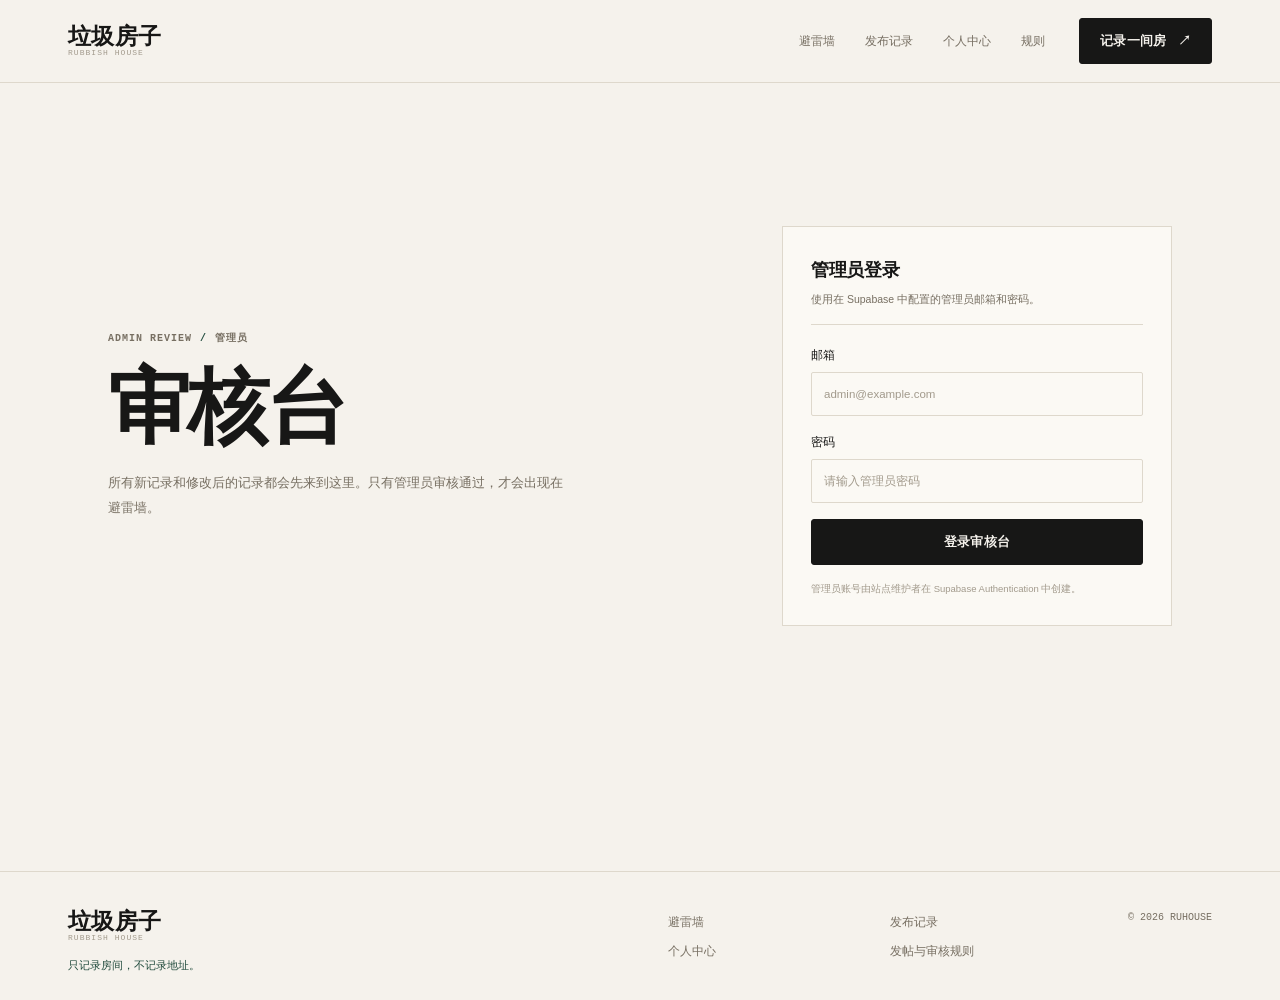
==== admin.html @ 0575cf6c "Add Rubbish House site" ====
<!doctype html>
<html lang="zh-CN">
<head>
  <meta charset="UTF-8">
  <meta name="viewport" content="width=device-width, initial-scale=1.0">
  <meta name="theme-color" content="#f5f2ec">
  <meta name="robots" content="noindex">
  <meta name="description" content="Rubbish House 管理员审核台。">
  <title>管理员审核台｜垃圾房子</title>
  <link rel="icon" type="image/svg+xml" href="assets/favicon.svg">
  <link rel="stylesheet" href="styles.css">
</head>
<body data-page="admin">
  <div data-site-header></div>

  <main class="page shell admin-page">
    <section class="admin-auth" id="adminAuth">
      <div class="admin-auth__intro">
        <p class="eyebrow">ADMIN REVIEW <span>/</span> 管理员</p>
        <h1>审核台</h1>
        <p>所有新记录和修改后的记录都会先来到这里。只有管理员审核通过，才会出现在避雷墙。</p>
      </div>
      <form class="admin-login" id="adminLogin" novalidate>
        <div class="admin-login__head">
          <h2>管理员登录</h2>
          <p>使用在 Supabase 中配置的管理员邮箱和密码。</p>
        </div>
        <label class="field">
          <span class="field__label"><span>邮箱</span></span>
          <input id="adminEmail" type="email" autocomplete="email" placeholder="admin@example.com">
        </label>
        <label class="field">
          <span class="field__label"><span>密码</span></span>
          <input id="adminPassword" type="password" autocomplete="current-password" placeholder="请输入管理员密码">
        </label>
        <p class="form-hint form-hint--error" id="adminLoginError" hidden></p>
        <button class="btn btn--primary btn--full" id="adminLoginButton" type="submit">登录审核台</button>
        <p class="admin-login__note">管理员账号由站点维护者在 Supabase Authentication 中创建。</p>
      </form>
    </section>

    <section class="admin-dashboard" id="adminDashboard" hidden>
      <header class="admin-heading">
        <div>
          <p class="eyebrow">REVIEW DESK <span>/</span> 管理后台</p>
          <h1>审核台</h1>
        </div>
        <div class="admin-identity">
          <span id="adminEmailLabel">—</span>
          <button class="text-button" type="button" id="adminLogout">退出</button>
        </div>
      </header>

      <div class="admin-stats">
        <article class="stat-card">
          <span>待审核</span>
          <strong data-stat="pending">0</strong>
        </article>
        <article class="stat-card">
          <span>已通过</span>
          <strong data-stat="approved">0</strong>
        </article>
        <article class="stat-card">
          <span>未通过</span>
          <strong data-stat="rejected">0</strong>
        </article>
      </div>

      <div class="admin-toolbar">
        <div class="tabs" role="tablist" aria-label="筛选审核状态">
          <button class="tab is-active" type="button" role="tab" aria-selected="true" data-admin-filter="pending">待审核</button>
          <button class="tab" type="button" role="tab" aria-selected="false" data-admin-filter="approved">已通过</button>
          <button class="tab" type="button" role="tab" aria-selected="false" data-admin-filter="rejected">未通过</button>
          <button class="tab" type="button" role="tab" aria-selected="false" data-admin-filter="all">全部</button>
        </div>
        <button class="text-button" type="button" id="adminRefresh">刷新</button>
      </div>

      <div class="admin-state" id="adminState" aria-live="polite">
        <span class="loader" aria-hidden="true"></span>
        <span>正在读取审核队列</span>
      </div>
      <div class="review-list" id="adminList"></div>
    </section>
  </main>

  <dialog class="dialog" id="rejectDialog" aria-labelledby="rejectTitle">
    <form class="dialog__panel" id="rejectForm">
      <div class="dialog__head">
        <div>
          <p class="eyebrow">REJECT <span>/</span> 审核说明</p>
          <h2 id="rejectTitle">不通过这条记录</h2>
        </div>
        <button class="icon-button" type="button" data-close-reject aria-label="关闭">×</button>
      </div>
      <p class="dialog__intro" id="rejectPostTitle"></p>
      <label class="field">
        <span class="field__label"><span>给发布者的说明 <b>必填</b></span><small>2—200 字</small></span>
        <textarea id="rejectNote" rows="5" maxlength="200" placeholder="请说明需要修改或删除的内容，例如：照片里出现了门牌号，请裁掉后重新提交。"></textarea>
      </label>
      <p class="form-hint form-hint--error" id="rejectError" hidden></p>
      <div class="dialog__actions">
        <button class="btn btn--outline" type="button" data-close-reject>取消</button>
        <button class="btn btn--danger" type="submit" id="rejectConfirm">确认不通过</button>
      </div>
    </form>
  </dialog>

  <div data-site-footer></div>

  <script src="config.js"></script>
  <script src="assets/vendor/supabase.js"></script>
  <script type="module" src="js/admin.js"></script>
</body>
</html>
---- styles.css ----
/* =========================================================
   Rubbish House — quiet editorial system
   ========================================================= */

:root {
  --paper: #f5f2ec;
  --paper-deep: #ece7de;
  --surface: #fbf9f4;
  --surface-strong: #ffffff;
  --ink: #171716;
  --ink-soft: #403d37;
  --muted: #776f62;
  --faint: #a29a8c;
  --line: #ded8cc;
  --line-strong: #bdb4a5;
  --pine: #214b3d;
  --pine-deep: #173a2f;
  --pine-soft: #e7eee8;
  --amber: #7b5d22;
  --amber-soft: #f3ecd9;
  --rust: #9a3d2b;
  --rust-soft: #f6e7e1;
  --font-display: "STZhongsong", "Songti SC", "Noto Serif SC", "Source Han Serif SC", "SimSun", serif;
  --font-sans: "Noto Sans SC", "PingFang SC", "Microsoft YaHei", "Hiragino Sans GB", sans-serif;
  --font-mono: "SFMono-Regular", Consolas, "Liberation Mono", monospace;
  --max: 1240px;
  --gutter: clamp(20px, 4vw, 48px);
  --radius: 3px;
}

*,
*::before,
*::after {
  box-sizing: border-box;
}

html {
  scroll-behavior: smooth;
  scroll-padding-top: 110px;
}

body {
  margin: 0;
  background: var(--paper);
  color: var(--ink);
  font-family: var(--font-sans);
  font-size: 15px;
  line-height: 1.75;
  -webkit-font-smoothing: antialiased;
  text-rendering: optimizeLegibility;
}

body::selection {
  background: var(--pine);
  color: var(--paper);
}

h1,
h2,
h3,
h4,
p,
figure {
  margin: 0;
}

h1,
h2,
h3 {
  font-family: var(--font-display);
  font-weight: 600;
  letter-spacing: -0.035em;
}

a {
  color: inherit;
  text-decoration: none;
}

button,
input,
textarea,
select {
  font: inherit;
  color: inherit;
}

button {
  cursor: pointer;
}

button:disabled {
  cursor: not-allowed;
}

img {
  display: block;
  max-width: 100%;
}

[hidden] {
  display: none !important;
}

:focus-visible {
  outline: 2px solid var(--pine);
  outline-offset: 3px;
}

::selection {
  background: var(--pine);
  color: var(--paper);
}

.shell {
  width: 100%;
  max-width: var(--max);
  margin: 0 auto;
  padding-right: var(--gutter);
  padding-left: var(--gutter);
}

.page {
  padding-top: clamp(44px, 5vw, 72px);
  padding-bottom: clamp(76px, 8vw, 120px);
}

.eyebrow {
  display: flex;
  flex-wrap: wrap;
  align-items: center;
  gap: 8px;
  color: var(--muted);
  font-family: var(--font-mono);
  font-size: 9px;
  font-weight: 600;
  letter-spacing: 0.12em;
  line-height: 1.5;
  text-transform: uppercase;
}

.eyebrow span {
  color: var(--line-strong);
}

.muted-text {
  color: var(--muted);
}

.dot {
  display: inline-block;
  width: 6px;
  height: 6px;
  border-radius: 50%;
  background: var(--pine);
}

/* ---------------------------------------------------------
   Header
   --------------------------------------------------------- */

.site-header {
  position: sticky;
  top: 0;
  z-index: 50;
  border-bottom: 1px solid var(--line);
  background: rgba(245, 242, 236, 0.94);
  -webkit-backdrop-filter: blur(14px);
  backdrop-filter: blur(14px);
}

.header-inner {
  display: flex;
  min-height: 82px;
  align-items: center;
  gap: 34px;
}

.brand {
  display: inline-flex;
  flex: 0 0 auto;
  flex-direction: column;
  gap: 1px;
  line-height: 1;
}

.brand-cn {
  font-family: var(--font-display);
  font-size: 23px;
  font-weight: 600;
  letter-spacing: 0.02em;
}

.brand-en {
  color: var(--faint);
  font-family: var(--font-mono);
  font-size: 7px;
  font-weight: 500;
  letter-spacing: 0.13em;
}

.site-nav {
  display: flex;
  align-items: center;
  gap: 30px;
  margin-left: auto;
}

.nav-link {
  position: relative;
  padding: 10px 0;
  color: var(--muted);
  font-size: 12px;
  font-weight: 500;
  line-height: 1;
  transition: color 0.2s ease;
}

.nav-link::after {
  content: "";
  position: absolute;
  right: 0;
  bottom: 1px;
  left: 0;
  height: 1px;
  background: var(--pine);
  transform: scaleX(0);
  transform-origin: left;
  transition: transform 0.2s ease;
}

.nav-link:hover,
.nav-link.is-active {
  color: var(--ink);
}

.nav-link:hover::after,
.nav-link.is-active::after {
  transform: scaleX(1);
}

.header-action {
  min-height: 39px;
  padding: 0 15px;
  gap: 8px;
  border-radius: 2px;
  font-size: 11.5px;
}

/* ---------------------------------------------------------
   Buttons + links
   --------------------------------------------------------- */

.btn {
  display: inline-flex;
  min-height: 46px;
  align-items: center;
  justify-content: center;
  gap: 12px;
  padding: 0 20px;
  border: 1px solid var(--ink);
  border-radius: var(--radius);
  background: transparent;
  color: var(--ink);
  font-family: var(--font-sans);
  font-size: 12.5px;
  font-weight: 600;
  letter-spacing: 0.01em;
  line-height: 1;
  white-space: nowrap;
  transition: background-color 0.2s ease, border-color 0.2s ease, color 0.2s ease;
}

.btn:hover {
  border-color: var(--pine);
  background: var(--pine);
  color: var(--paper);
}

.btn--primary {
  border-color: var(--ink);
  background: var(--ink);
  color: var(--paper);
}

.btn--primary:hover {
  border-color: var(--pine);
  background: var(--pine);
}

.btn--outline {
  border-color: var(--line-strong);
  background: transparent;
}

.btn--outline:hover {
  border-color: var(--ink);
  background: var(--ink);
  color: var(--paper);
}

.btn--danger {
  border-color: var(--rust);
  background: var(--rust);
  color: #fff;
}

.btn--danger:hover {
  border-color: #80301f;
  background: #80301f;
}

.btn--small {
  min-height: 35px;
  padding: 0 14px;
  font-size: 11px;
}

.btn--full {
  width: 100%;
}

.btn:disabled {
  opacity: 0.42;
}

.text-link {
  display: inline-flex;
  align-items: center;
  gap: 9px;
  padding-bottom: 3px;
  border-bottom: 1px solid var(--ink);
  color: var(--ink);
  font-size: 12px;
  font-weight: 500;
  line-height: 1.5;
  transition: gap 0.2s ease, border-color 0.2s ease, color 0.2s ease;
}

.text-link:hover {
  gap: 13px;
  border-color: var(--pine);
  color: var(--pine);
}

.text-button {
  padding: 0;
  border: 0;
  background: transparent;
  color: var(--muted);
  font-size: 11.5px;
  line-height: 1.5;
  text-decoration: underline;
  text-underline-offset: 4px;
  transition: color 0.2s ease;
}

.text-button:hover {
  color: var(--ink);
}

.icon-button {
  display: grid;
  width: 36px;
  height: 36px;
  place-items: center;
  padding: 0;
  border: 1px solid var(--line);
  border-radius: 50%;
  background: transparent;
  color: var(--ink);
  font-size: 10px;
  line-height: 1;
}

.icon-button:hover {
  border-color: var(--ink);
  background: var(--ink);
  color: var(--paper);
}

/* ---------------------------------------------------------
   Shared page heading
   --------------------------------------------------------- */

.page-heading {
  display: grid;
  grid-template-columns: minmax(0, 1fr) 300px;
  gap: clamp(36px, 7vw, 100px);
  align-items: end;
  padding-bottom: 38px;
  border-bottom: 1px solid var(--line);
}

.page-heading h1 {
  margin: 18px 0 20px;
  font-size: clamp(46px, 6vw, 76px);
  line-height: 1.08;
  letter-spacing: -0.045em;
}

.page-intro {
  max-width: 570px;
  color: var(--muted);
  font-size: 13.5px;
  line-height: 1.95;
}

.page-side-note {
  padding: 4px 0 4px 20px;
  border-left: 1px solid var(--line-strong);
}

.page-side-note > p {
  margin-bottom: 8px;
  color: var(--faint);
  font-family: var(--font-mono);
  font-size: 9px;
  letter-spacing: 0.08em;
}

.page-side-note strong {
  display: block;
  margin-bottom: 16px;
  color: var(--ink);
  font-size: 12.5px;
  font-weight: 500;
  line-height: 1.7;
}

.page-side-note .text-link {
  font-size: 11px;
}

.back-link {
  display: inline-flex;
  align-items: center;
  gap: 8px;
  margin-bottom: 40px;
  color: var(--muted);
  font-size: 11.5px;
  transition: color 0.2s ease;
}

.back-link:hover {
  color: var(--ink);
}

/* ---------------------------------------------------------
   Home
   --------------------------------------------------------- */

.home-hero {
  display: grid;
  min-height: calc(100vh - 83px - 210px);
  grid-template-columns: minmax(0, 1.25fr) minmax(280px, 0.55fr);
  align-items: center;
  gap: clamp(40px, 7vw, 100px);
  padding-top: clamp(44px, 6vw, 78px);
  padding-bottom: clamp(44px, 6vw, 70px);
}

.hero-copy {
  min-width: 0;
  max-width: 820px;
}

.hero-title {
  max-width: 700px;
  margin: 24px 0 28px;
  font-size: clamp(56px, 6.8vw, 92px);
  font-weight: 600;
  letter-spacing: -0.06em;
  line-height: 1.14;
}

.hero-title em {
  color: var(--pine);
  font-style: normal;
}

.hero-intro {
  max-width: 520px;
  color: var(--muted);
  font-size: 14.5px;
  line-height: 2;
}

.hero-actions {
  display: flex;
  flex-wrap: wrap;
  align-items: center;
  gap: 28px;
  margin-top: 34px;
}

.hero-proof {
  display: flex;
  align-items: center;
  gap: 9px;
  margin-top: 30px;
  color: var(--faint);
  font-family: var(--font-mono);
  font-size: 9px;
  letter-spacing: 0.03em;
}

.hero-figure {
  width: 100%;
  max-width: 500px;
  justify-self: end;
}

.hero-image {
  overflow: hidden;
  aspect-ratio: 4 / 4.7;
  border: 1px solid var(--line-strong);
  background: var(--paper-deep);
}

.hero-image img {
  width: 100%;
  height: 100%;
  object-fit: cover;
  object-position: 35% center;
  filter: saturate(0.68) contrast(1.02) brightness(1.04);
}

.hero-figure figcaption {
  display: flex;
  justify-content: space-between;
  gap: 20px;
  padding-top: 13px;
  color: var(--faint);
  font-family: var(--font-mono);
  font-size: 7.5px;
  letter-spacing: 0.02em;
  line-height: 1.6;
}

.principles {
  display: grid;
  grid-template-columns: repeat(3, minmax(0, 1fr));
  gap: clamp(28px, 5vw, 70px);
  padding-top: 50px;
  padding-bottom: 58px;
  border-top: 1px solid var(--line);
}

.principle {
  padding-top: 16px;
  border-top: 1px solid var(--ink);
}

.principle-number {
  display: block;
  margin-bottom: 22px;
  color: var(--pine);
  font-family: var(--font-mono);
  font-size: 9px;
  letter-spacing: 0.08em;
}

.principle h2 {
  margin-bottom: 10px;
  font-size: 22px;
  font-weight: 600;
}

.principle p {
  max-width: 320px;
  color: var(--muted);
  font-size: 12px;
  line-height: 1.9;
}

.home-note {
  display: flex;
  flex-wrap: wrap;
  align-items: center;
  gap: 14px 22px;
  padding-top: 20px;
  padding-bottom: 22px;
  border-top: 1px solid var(--line);
}

.home-note p {
  color: var(--faint);
  font-family: var(--font-mono);
  font-size: 9px;
  letter-spacing: 0.08em;
}

.home-note strong {
  color: var(--ink);
  font-size: 12px;
  font-weight: 500;
}

.home-note .text-link {
  margin-left: auto;
  font-size: 10.5px;
}

/* ---------------------------------------------------------
   Wall
   --------------------------------------------------------- */

.page-heading--wall {
  grid-template-columns: minmax(0, 1fr) 270px;
}

.wall-section {
  margin-top: 24px;
}

.wall-toolbar {
  display: flex;
  align-items: center;
  justify-content: space-between;
  gap: 20px;
  padding: 12px 0 14px;
  border-bottom: 1px solid var(--line);
}

.tabs {
  display: flex;
  flex-wrap: wrap;
  align-items: center;
  gap: 24px;
}

.tab {
  display: inline-flex;
  align-items: baseline;
  gap: 7px;
  padding: 4px 0;
  border: 0;
  border-bottom: 1px solid transparent;
  background: transparent;
  color: var(--muted);
  font-size: 11.5px;
  font-weight: 500;
  line-height: 1.5;
  transition: color 0.2s ease, border-color 0.2s ease;
}

.tab span {
  color: var(--faint);
  font-family: var(--font-mono);
  font-size: 8px;
}

.tab:hover {
  color: var(--ink);
}

.tab.is-active {
  border-color: var(--ink);
  color: var(--ink);
}

.wall-count {
  color: var(--faint);
  font-family: var(--font-mono);
  font-size: 9px;
  letter-spacing: 0.02em;
  white-space: nowrap;
}

.post-grid {
  display: grid;
  grid-template-columns: repeat(3, minmax(0, 1fr));
  gap: 28px 24px;
  margin-top: 30px;
}

.post-card {
  display: flex;
  min-width: 0;
  flex-direction: column;
  overflow: hidden;
  border: 1px solid var(--line);
  border-radius: var(--radius);
  background: var(--surface);
  transition: border-color 0.25s ease, transform 0.25s ease;
}

.post-card:hover {
  border-color: var(--ink);
  transform: translateY(-2px);
}

.post-card__image {
  overflow: hidden;
  aspect-ratio: 4 / 3;
  border-bottom: 1px solid var(--line);
  background: var(--paper-deep);
}

.post-card__image img {
  width: 100%;
  height: 100%;
  object-fit: cover;
  filter: saturate(0.82) contrast(1.02);
  transition: transform 0.65s cubic-bezier(0.2, 0.8, 0.2, 1);
}

.post-card:hover .post-card__image img {
  transform: scale(1.025);
}

.post-card__body {
  display: flex;
  flex: 1;
  flex-direction: column;
  padding: 17px 17px 15px;
}

.post-card__meta {
  display: flex;
  align-items: center;
  justify-content: space-between;
  gap: 12px;
  color: var(--faint);
  font-family: var(--font-mono);
  font-size: 7.5px;
  letter-spacing: 0.02em;
  line-height: 1.5;
}

.post-card__title {
  margin: 12px 0 8px;
  font-size: clamp(19px, 1.8vw, 23px);
  line-height: 1.35;
  letter-spacing: -0.035em;
}

.post-card__summary {
  display: -webkit-box;
  overflow: hidden;
  margin-bottom: 15px;
  color: var(--muted);
  font-size: 11.5px;
  line-height: 1.8;
  -webkit-box-orient: vertical;
  -webkit-line-clamp: 3;
}

.tag-list {
  display: flex;
  flex-wrap: wrap;
  gap: 5px;
}

.tag {
  display: inline-block;
  padding: 3px 7px;
  border: 1px solid var(--line);
  border-radius: 20px;
  color: var(--muted);
  font-size: 8.5px;
  line-height: 1.5;
  white-space: nowrap;
}

.post-card__footer {
  display: flex;
  align-items: center;
  gap: 14px;
  margin-top: auto;
  padding-top: 13px;
  border-top: 1px solid var(--line);
  color: var(--faint);
  font-family: var(--font-mono);
  font-size: 8px;
}

.post-card__arrow {
  margin-left: auto;
  color: var(--ink);
  font-size: 12px;
}

.pagination {
  display: flex;
  flex-wrap: wrap;
  align-items: center;
  justify-content: center;
  gap: 6px;
  margin-top: 44px;
  padding-top: 22px;
  border-top: 1px solid var(--line);
}

.page-button {
  min-width: 32px;
  height: 32px;
  padding: 0 9px;
  border: 1px solid transparent;
  border-radius: 2px;
  background: transparent;
  color: var(--muted);
  font-family: var(--font-mono);
  font-size: 9px;
}

.page-button:hover {
  border-color: var(--line-strong);
  color: var(--ink);
}

.page-button.is-current {
  border-color: var(--ink);
  color: var(--ink);
}

.page-button:disabled {
  opacity: 0.3;
}

/* ---------------------------------------------------------
   Loading / empty / error
   --------------------------------------------------------- */

.loader {
  display: inline-block;
  width: 18px;
  height: 18px;
  border: 1px solid var(--line-strong);
  border-top-color: var(--pine);
  border-radius: 50%;
  animation: spin 0.8s linear infinite;
}

.wall-state,
.member-state,
.admin-state,
.submit-state,
.article-state {
  display: flex;
  min-height: 180px;
  align-items: center;
  justify-content: center;
  gap: 10px;
  color: var(--muted);
  font-size: 11.5px;
  text-align: center;
}

.empty-state {
  display: flex;
  min-height: 340px;
  flex-direction: column;
  align-items: center;
  justify-content: center;
  gap: 12px;
  padding: 50px 24px;
  border: 1px solid var(--line);
  border-radius: var(--radius);
  background: rgba(251, 249, 244, 0.55);
  text-align: center;
}

.empty-state h2 {
  margin-top: 8px;
  font-size: clamp(28px, 3.4vw, 40px);
  line-height: 1.25;
}

.empty-state p:not(.eyebrow) {
  max-width: 420px;
  color: var(--muted);
  font-size: 12px;
}

.empty-state .btn {
  margin-top: 14px;
}

.empty-state--compact {
  min-height: 260px;
}

.page-error {
  display: flex;
  max-width: 560px;
  flex-direction: column;
  align-items: flex-start;
  gap: 13px;
  margin: 60px auto;
  padding: 32px;
  border: 1px solid var(--line);
  background: var(--surface);
}

.page-error h1,
.page-error h2 {
  font-size: clamp(28px, 3.5vw, 40px);
  line-height: 1.3;
}

.page-error p:not(.eyebrow) {
  color: var(--muted);
  font-size: 12.5px;
}

.page-error .btn {
  margin-top: 8px;
}

.page-error--quiet {
  margin: 0;
}

.error-actions {
  display: flex;
  flex-wrap: wrap;
  align-items: center;
  gap: 22px;
  margin-top: 8px;
}

.status {
  display: inline-flex;
  align-items: center;
  gap: 5px;
  padding: 3px 7px;
  border: 1px solid currentColor;
  border-radius: 20px;
  font-family: var(--font-sans);
  font-size: 8.5px;
  font-weight: 500;
  line-height: 1.5;
  white-space: nowrap;
}

.status i {
  display: inline-block;
  width: 4px;
  height: 4px;
  border-radius: 50%;
  background: currentColor;
}

.status--pending {
  color: var(--amber);
  background: var(--amber-soft);
  border-color: #dfcfaa;
}

.status--approved {
  color: var(--pine);
  background: var(--pine-soft);
  border-color: #c5d5c8;
}

.status--rejected {
  color: var(--rust);
  background: var(--rust-soft);
  border-color: #e0c1b8;
}

/* ---------------------------------------------------------
   Article
   --------------------------------------------------------- */

.article-page {
  max-width: 1140px;
}

.article-state {
  min-height: 300px;
}

.article-header {
  max-width: 830px;
  margin-bottom: 36px;
}

.article-kicker {
  display: flex;
  align-items: center;
  gap: 16px;
  margin-bottom: 20px;
}

.article-number {
  color: var(--faint);
  font-family: var(--font-mono);
  font-size: 8px;
  letter-spacing: 0.06em;
}

.article-header h1 {
  margin: 0 0 18px;
  font-size: clamp(38px, 5.2vw, 64px);
  line-height: 1.16;
  letter-spacing: -0.05em;
}

.article-meta {
  display: flex;
  flex-wrap: wrap;
  gap: 8px 20px;
  color: var(--faint);
  font-family: var(--font-mono);
  font-size: 8px;
  letter-spacing: 0.01em;
}

.article-layout {
  display: grid;
  grid-template-columns: minmax(0, 1fr) 276px;
  align-items: start;
  gap: clamp(36px, 6vw, 74px);
}

.article-content {
  min-width: 0;
}

.article-figure {
  margin-bottom: 34px;
}

.article-main-image {
  overflow: hidden;
  aspect-ratio: 3 / 2;
  border: 1px solid var(--line-strong);
  background: var(--paper-deep);
}

.article-main-image img {
  width: 100%;
  height: 100%;
  object-fit: cover;
  filter: saturate(0.8) contrast(1.02);
}

.article-thumbs {
  display: flex;
  gap: 7px;
  margin-top: 7px;
}

.article-thumb {
  width: 58px;
  height: 46px;
  overflow: hidden;
  padding: 0;
  border: 1px solid var(--line);
  border-radius: 1px;
  background: var(--paper-deep);
  opacity: 0.6;
}

.article-thumb.is-active {
  border-color: var(--ink);
  opacity: 1;
}

.article-thumb:hover {
  opacity: 1;
}

.article-thumb img {
  width: 100%;
  height: 100%;
  object-fit: cover;
}

.article-figure figcaption {
  margin-top: 10px;
  color: var(--faint);
  font-family: var(--font-mono);
  font-size: 7.5px;
  letter-spacing: 0.03em;
}

.article-copy {
  margin: 28px 0;
  color: var(--ink-soft);
  font-size: 15px;
  line-height: 2.1;
}

.article-copy + .tag-list {
  margin-bottom: 26px;
}

.article-aside {
  position: sticky;
  top: 110px;
}

.article-action-card {
  padding: 22px;
  border: 1px solid var(--line);
  background: var(--surface);
}

.article-action-card > .eyebrow {
  margin-bottom: 16px;
}

.vote-button {
  display: flex;
  width: 100%;
  align-items: center;
  gap: 9px;
  padding: 10px 12px;
  border: 1px solid var(--ink);
  border-radius: 2px;
  background: transparent;
  color: var(--ink);
  font-size: 11px;
  font-weight: 500;
  text-align: left;
  transition: background-color 0.2s ease, color 0.2s ease;
}

.vote-button:hover {
  background: var(--ink);
  color: var(--paper);
}

.vote-button.is-voted,
.vote-button:disabled {
  background: var(--pine);
  border-color: var(--pine);
  color: var(--paper);
  opacity: 1;
}

.vote-button__icon {
  font-size: 14px;
  line-height: 1;
}

.vote-button [data-vote-count] {
  margin-left: auto;
  font-family: var(--font-mono);
  font-size: 9px;
}

.article-action-row {
  display: flex;
  align-items: center;
  justify-content: space-between;
  gap: 10px;
  margin-top: 15px;
  color: var(--muted);
  font-size: 10px;
}

.article-action-row a {
  text-decoration: underline;
  text-underline-offset: 3px;
}

.article-action-card > .text-link {
  display: inline-flex;
  margin-top: 22px;
  font-size: 10.5px;
}

.aside-note {
  margin-top: 14px;
  color: var(--faint);
  font-size: 9.5px;
  line-height: 1.75;
}

.comments-section {
  margin-top: 60px;
  padding-top: 30px;
  border-top: 1px solid var(--line);
}

.comments-heading {
  display: flex;
  align-items: flex-end;
  justify-content: space-between;
  gap: 20px;
  margin-bottom: 22px;
}

.comments-heading h2 {
  margin-top: 8px;
  font-size: clamp(28px, 3.2vw, 38px);
  line-height: 1.25;
}

.comments-count {
  color: var(--faint);
  font-family: var(--font-mono);
  font-size: 8px;
  white-space: nowrap;
}

.comment-list {
  max-width: 760px;
}

.comment {
  display: grid;
  grid-template-columns: 28px minmax(0, 1fr);
  gap: 12px;
  padding: 18px 0;
  border-top: 1px solid var(--line);
}

.comment__mark {
  display: grid;
  width: 26px;
  height: 26px;
  place-items: center;
  border: 1px solid var(--line-strong);
  border-radius: 50%;
  color: var(--muted);
  font-size: 8px;
}

.comment__meta {
  display: flex;
  flex-wrap: wrap;
  align-items: baseline;
  gap: 9px;
  margin-bottom: 4px;
}

.comment__meta strong {
  font-size: 10px;
  font-weight: 500;
}

.comment__meta span {
  color: var(--faint);
  font-family: var(--font-mono);
  font-size: 7px;
}

.comment__body > p {
  color: var(--ink-soft);
  font-size: 12px;
  line-height: 1.85;
  word-break: break-word;
}

.comment-form {
  max-width: 760px;
  margin-top: 28px;
  padding: 22px;
  border: 1px solid var(--line);
  background: var(--surface);
}

.comment-form > label {
  display: block;
  margin-bottom: 9px;
  color: var(--ink);
  font-size: 11px;
  font-weight: 500;
}

.comment-form textarea {
  display: block;
  width: 100%;
  min-height: 100px;
  padding: 11px 12px;
  resize: vertical;
  border: 1px solid var(--line);
  border-radius: 2px;
  outline: none;
  background: var(--paper);
  color: var(--ink);
  font-size: 12px;
  line-height: 1.8;
}

.comment-form textarea:focus {
  border-color: var(--ink);
}

.comment-form__footer {
  display: flex;
  align-items: center;
  justify-content: space-between;
  gap: 16px;
  margin-top: 10px;
}

.char-count {
  color: var(--faint);
  font-family: var(--font-mono);
  font-size: 8px;
}

.form-hint {
  color: var(--muted);
  font-size: 10px;
  line-height: 1.7;
}

.form-hint--error {
  margin: 7px 0;
  color: var(--rust);
}

/* ---------------------------------------------------------
   Submit
   --------------------------------------------------------- */

.submit-page {
  max-width: 1180px;
}

.review-banner {
  display: flex;
  flex-wrap: wrap;
  gap: 8px 18px;
  margin-top: 26px;
  padding: 15px 18px;
  border-left: 2px solid var(--line-strong);
  background: var(--surface);
  font-size: 11px;
  line-height: 1.8;
}

.review-banner strong {
  color: var(--ink);
  font-weight: 600;
}

.review-banner span {
  color: var(--muted);
}

.review-banner--neutral,
.review-banner--pending {
  border-left-color: var(--amber);
  background: var(--amber-soft);
}

.review-banner--approved {
  border-left-color: var(--pine);
  background: var(--pine-soft);
}

.review-banner--rejected {
  border-left-color: var(--rust);
  background: var(--rust-soft);
}

.submit-state {
  min-height: 320px;
}

.editor-form {
  display: grid;
  grid-template-columns: minmax(0, 0.94fr) minmax(0, 1.06fr);
  gap: clamp(40px, 6vw, 80px);
  margin-top: 38px;
}

.editor-media,
.editor-fields {
  min-width: 0;
}

.section-line {
  display: flex;
  align-items: flex-start;
  justify-content: space-between;
  gap: 18px;
  margin-bottom: 22px;
}

.section-line h2 {
  margin-top: 7px;
  font-size: clamp(25px, 2.8vw, 33px);
  line-height: 1.25;
}

.required {
  padding: 3px 6px;
  border: 1px solid var(--line-strong);
  border-radius: 20px;
  color: var(--muted);
  font-family: var(--font-mono);
  font-size: 7px;
  letter-spacing: 0.04em;
  white-space: nowrap;
}

.required-label {
  color: var(--faint);
  font-family: var(--font-mono);
  font-size: 7.5px;
  letter-spacing: 0.05em;
  white-space: nowrap;
}

.dropzone {
  display: flex;
  min-height: 360px;
  flex-direction: column;
  align-items: center;
  justify-content: center;
  padding: 16px;
  border: 1px dashed var(--line-strong);
  border-radius: var(--radius);
  background: rgba(251, 249, 244, 0.64);
  cursor: pointer;
  transition: border-color 0.2s ease, background-color 0.2s ease;
}

.dropzone:hover,
.dropzone.is-dragging {
  border-color: var(--pine);
  background: var(--pine-soft);
}

.dropzone.has-images {
  min-height: 0;
  align-items: stretch;
  justify-content: flex-start;
  cursor: default;
}

.dropzone__empty {
  display: flex;
  flex-direction: column;
  align-items: center;
  gap: 9px;
  padding: 28px 10px;
  text-align: center;
}

.dropzone__plus {
  display: grid;
  width: 40px;
  height: 40px;
  place-items: center;
  margin-bottom: 8px;
  border: 1px solid var(--line-strong);
  border-radius: 50%;
  color: var(--pine);
  font-size: 18px;
  font-weight: 300;
}

.dropzone__empty strong {
  color: var(--ink);
  font-size: 12px;
  font-weight: 500;
}

.dropzone__empty > span:last-child {
  color: var(--faint);
  font-size: 9px;
}

.image-grid {
  display: grid;
  width: 100%;
  grid-template-columns: repeat(2, minmax(0, 1fr));
  gap: 7px;
}

.image-tile {
  position: relative;
  overflow: hidden;
  aspect-ratio: 1 / 1;
  border: 1px solid var(--line);
  background: var(--paper-deep);
}

.image-tile img {
  width: 100%;
  height: 100%;
  object-fit: cover;
}

.image-tile.is-loading::after {
  content: "处理中";
  position: absolute;
  inset: 0;
  display: grid;
  place-items: center;
  background: rgba(23, 23, 22, 0.54);
  color: var(--paper);
  font-family: var(--font-mono);
  font-size: 8px;
}

.image-remove {
  position: absolute;
  top: 5px;
  right: 5px;
  display: grid;
  width: 23px;
  height: 23px;
  place-items: center;
  padding: 0;
  border: 1px solid rgba(255, 255, 255, 0.5);
  border-radius: 50%;
  background: rgba(23, 23, 22, 0.75);
  color: var(--paper);
  font-size: 13px;
  line-height: 1;
}

.image-remove:hover {
  background: var(--rust);
}

.image-index {
  position: absolute;
  bottom: 5px;
  left: 6px;
  color: rgba(255, 255, 255, 0.72);
  font-family: var(--font-mono);
  font-size: 7px;
}

.editor-media-footer {
  display: flex;
  align-items: center;
  justify-content: space-between;
  min-height: 36px;
  color: var(--faint);
  font-family: var(--font-mono);
  font-size: 8px;
}

.privacy-note {
  margin-top: 16px;
  padding: 14px 16px;
  border-left: 2px solid var(--pine);
  background: var(--pine-soft);
}

.privacy-note strong {
  display: block;
  margin-bottom: 3px;
  font-size: 10.5px;
  font-weight: 600;
}

.privacy-note p {
  color: var(--muted);
  font-size: 9.5px;
  line-height: 1.75;
}

.editor-fields {
  display: flex;
  flex-direction: column;
  gap: 18px;
}

.field {
  display: flex;
  flex-direction: column;
  gap: 7px;
}

.field--short {
  max-width: 210px;
}

.field__label {
  display: flex;
  align-items: baseline;
  justify-content: space-between;
  gap: 12px;
  color: var(--ink);
  font-size: 10.5px;
  font-weight: 500;
}

.field__label b {
  margin-left: 3px;
  color: var(--rust);
  font-size: 8px;
  font-weight: 400;
}

.field__label small {
  color: var(--faint);
  font-family: var(--font-mono);
  font-size: 7.5px;
  font-weight: 400;
}

.field input,
.field textarea,
.field select {
  width: 100%;
  padding: 10px 12px;
  border: 1px solid var(--line);
  border-radius: 2px;
  outline: none;
  background: var(--surface);
  color: var(--ink);
  font-size: 12px;
  line-height: 1.7;
  transition: border-color 0.2s ease;
}

.field input {
  height: 44px;
}

.field textarea {
  min-height: 150px;
  resize: vertical;
}

.field select {
  height: 44px;
  cursor: pointer;
}

.field input::placeholder,
.field textarea::placeholder {
  color: var(--faint);
  font-size: 10.5px;
}

.field input:focus,
.field textarea:focus,
.field select:focus {
  border-color: var(--ink);
}

.tag-picker {
  display: flex;
  flex-wrap: wrap;
  gap: 6px;
}

.tag-choice {
  padding: 6px 10px;
  border: 1px solid var(--line);
  border-radius: 20px;
  background: transparent;
  color: var(--muted);
  font-size: 9px;
  line-height: 1.4;
  transition: background-color 0.18s ease, border-color 0.18s ease, color 0.18s ease;
}

.tag-choice:hover {
  border-color: var(--line-strong);
  color: var(--ink);
}

.tag-choice.is-active {
  border-color: var(--pine);
  background: var(--pine);
  color: var(--paper);
}

.tag-choice.is-active::before {
  content: "✓";
  margin-right: 3px;
  font-size: 7px;
}

.privacy-check {
  padding: 13px 15px;
  border: 1px solid var(--line);
  background: var(--surface);
}

.privacy-check__head {
  display: flex;
  align-items: center;
  justify-content: space-between;
  gap: 12px;
}

.privacy-check__head strong {
  font-size: 10px;
  font-weight: 500;
}

.privacy-check__state {
  color: var(--faint);
  font-family: var(--font-mono);
  font-size: 7.5px;
}

.privacy-check p {
  margin-top: 4px;
  color: var(--muted);
  font-size: 9px;
  line-height: 1.7;
}

.privacy-check[data-state="warning"] {
  border-color: #dfc0b6;
  background: var(--rust-soft);
}

.privacy-check[data-state="warning"] .privacy-check__state {
  color: var(--rust);
}

.privacy-check[data-state="ok"] {
  border-color: #c8d7ca;
  background: var(--pine-soft);
}

.privacy-check[data-state="ok"] .privacy-check__state {
  color: var(--pine);
}

.confirm {
  display: grid;
  grid-template-columns: 16px minmax(0, 1fr);
  gap: 9px;
  align-items: start;
  color: var(--muted);
  font-size: 9px;
  line-height: 1.75;
  cursor: pointer;
  user-select: none;
}

.confirm input {
  position: absolute;
  width: 1px;
  height: 1px;
  opacity: 0;
}

.confirm__box {
  display: grid;
  width: 16px;
  height: 16px;
  place-items: center;
  margin-top: 1px;
  border: 1px solid var(--line-strong);
  border-radius: 1px;
  color: transparent;
  font-size: 10px;
  line-height: 1;
}

.confirm input:checked + .confirm__box {
  border-color: var(--pine);
  background: var(--pine);
  color: var(--paper);
}

.confirm input:focus-visible + .confirm__box {
  outline: 2px solid var(--pine);
  outline-offset: 2px;
}

.editor-actions {
  display: flex;
  align-items: center;
  justify-content: space-between;
  gap: 20px;
  margin-top: 4px;
  padding-top: 22px;
  border-top: 1px solid var(--line);
}

.editor-actions .btn {
  min-width: 150px;
}

/* ---------------------------------------------------------
   Personal center
   --------------------------------------------------------- */

.member-page {
  max-width: 1140px;
}

.identity-note {
  display: flex;
  align-items: center;
  gap: 12px;
  margin-top: 24px;
  padding: 13px 16px;
  border: 1px solid var(--line);
  background: var(--surface);
}

.identity-note__mark {
  display: grid;
  width: 24px;
  height: 24px;
  flex: 0 0 auto;
  place-items: center;
  border-radius: 50%;
  background: var(--paper-deep);
  color: var(--muted);
  font-size: 8px;
}

.identity-note p {
  color: var(--muted);
  font-size: 9.5px;
  line-height: 1.7;
}

.page-banner {
  display: flex;
  flex-wrap: wrap;
  gap: 6px 14px;
  margin-top: 20px;
  padding: 14px 16px;
  border-left: 2px solid var(--pine);
  background: var(--pine-soft);
  font-size: 10.5px;
  line-height: 1.8;
}

.page-banner strong {
  color: var(--pine-deep);
  font-weight: 600;
}

.page-banner span {
  color: var(--muted);
}

.member-toolbar {
  display: flex;
  align-items: center;
  justify-content: space-between;
  gap: 20px;
  margin-top: 36px;
  padding-bottom: 13px;
  border-bottom: 1px solid var(--line);
}

.my-posts {
  display: flex;
  flex-direction: column;
}

.my-post {
  display: block;
  padding: 24px 0;
  border-bottom: 1px solid var(--line);
}

.my-post__image {
  overflow: hidden;
  aspect-ratio: 4 / 3;
  border: 1px solid var(--line);
  background: var(--paper-deep);
}

.my-post__image img {
  width: 100%;
  height: 100%;
  object-fit: cover;
  filter: saturate(0.82);
}

.my-post__body {
  min-width: 0;
}

.my-post__topline {
  display: flex;
  align-items: center;
  gap: 12px;
  color: var(--faint);
  font-family: var(--font-mono);
  font-size: 7.5px;
}

.my-post h2 {
  margin: 11px 0 7px;
  font-size: clamp(22px, 2.5vw, 29px);
  line-height: 1.3;
}

.my-post h2 a:hover {
  color: var(--pine);
}

.my-post__summary {
  display: -webkit-box;
  overflow: hidden;
  margin-bottom: 13px;
  color: var(--muted);
  font-size: 11.5px;
  line-height: 1.8;
  -webkit-box-orient: vertical;
  -webkit-line-clamp: 2;
}

.review-note {
  display: flex;
  flex-wrap: wrap;
  gap: 6px 12px;
  margin: 12px 0;
  padding: 10px 12px;
  border-left: 2px solid var(--rust);
  background: var(--rust-soft);
  color: var(--muted);
  font-size: 9.5px;
  line-height: 1.7;
}

.review-note strong {
  color: var(--rust);
  font-weight: 500;
}

.my-post__footer {
  display: flex;
  flex-wrap: wrap;
  align-items: center;
  justify-content: space-between;
  gap: 12px;
  margin-top: 15px;
  padding-top: 12px;
  border-top: 1px solid var(--line);
  color: var(--faint);
  font-family: var(--font-mono);
  font-size: 7.5px;
}

.my-post__actions {
  display: flex;
  align-items: center;
  gap: 18px;
}

.my-post__actions .text-button {
  font-size: 10px;
}

.my-post__actions .text-link {
  font-size: 10px;
}

/* ---------------------------------------------------------
   Admin
   --------------------------------------------------------- */

.admin-page {
  max-width: 1160px;
}

.admin-auth {
  display: grid;
  grid-template-columns: minmax(0, 1fr) 390px;
  align-items: center;
  gap: clamp(50px, 9vw, 130px);
  min-height: 62vh;
}

.admin-auth__intro h1 {
  margin: 18px 0 18px;
  font-size: clamp(52px, 7vw, 82px);
  line-height: 1.07;
}

.admin-auth__intro > p:last-child {
  max-width: 460px;
  color: var(--muted);
  font-size: 13px;
  line-height: 1.95;
}

.admin-login {
  display: flex;
  flex-direction: column;
  gap: 16px;
  padding: 28px;
  border: 1px solid var(--line);
  background: var(--surface);
}

.admin-login__head {
  margin-bottom: 4px;
  padding-bottom: 15px;
  border-bottom: 1px solid var(--line);
}

.admin-login__head h2 {
  margin-bottom: 4px;
  font-family: var(--font-sans);
  font-size: 18px;
  font-weight: 600;
  letter-spacing: -0.02em;
}

.admin-login__head p {
  color: var(--muted);
  font-size: 9.5px;
}

.admin-login__note {
  color: var(--faint);
  font-size: 8px;
  line-height: 1.7;
}

.admin-heading {
  display: flex;
  align-items: flex-end;
  justify-content: space-between;
  gap: 24px;
  padding-bottom: 26px;
  border-bottom: 1px solid var(--line);
}

.admin-heading h1 {
  margin-top: 15px;
  font-size: clamp(44px, 5.8vw, 68px);
  line-height: 1.05;
}

.admin-identity {
  display: flex;
  align-items: center;
  gap: 18px;
  color: var(--faint);
  font-family: var(--font-mono);
  font-size: 8px;
}

.admin-stats {
  display: grid;
  grid-template-columns: repeat(3, minmax(0, 1fr));
  gap: 12px;
  margin-top: 22px;
}

.stat-card {
  display: flex;
  align-items: baseline;
  justify-content: space-between;
  gap: 15px;
  padding: 16px 18px;
  border: 1px solid var(--line);
  background: var(--surface);
}

.stat-card span {
  color: var(--muted);
  font-size: 9px;
}

.stat-card strong {
  font-family: var(--font-display);
  font-size: 32px;
  font-weight: 600;
  line-height: 1;
}

.admin-toolbar {
  display: flex;
  align-items: center;
  justify-content: space-between;
  gap: 20px;
  margin-top: 28px;
  padding-bottom: 11px;
  border-bottom: 1px solid var(--line);
}

.admin-state {
  min-height: 220px;
}

.review-list {
  display: flex;
  flex-direction: column;
}

.review-item {
  display: grid;
  grid-template-columns: 150px minmax(0, 1fr);
  gap: 22px;
  padding: 24px 0;
  border-bottom: 1px solid var(--line);
}

.review-item__photos {
  display: grid;
  max-height: 190px;
  grid-template-columns: repeat(2, minmax(0, 1fr));
  align-content: start;
  gap: 3px;
  overflow: hidden;
  background: var(--paper-deep);
}

.review-photo {
  display: block;
  overflow: hidden;
  aspect-ratio: 4 / 3;
  background: var(--paper-deep);
}

.review-photo img {
  width: 100%;
  height: 100%;
  object-fit: cover;
  transition: transform 0.2s ease;
}

.review-photo:hover img {
  transform: scale(1.02);
}

.review-photo--empty {
  grid-column: 1 / -1;
  display: grid;
  place-items: center;
  min-height: 150px;
  color: var(--faint);
  font-size: 9px;
}

.review-item__body {
  min-width: 0;
}

.review-item__topline {
  display: flex;
  flex-wrap: wrap;
  align-items: center;
  gap: 12px;
  color: var(--faint);
  font-family: var(--font-mono);
  font-size: 7.5px;
}

.review-item h2 {
  margin: 10px 0 6px;
  font-size: clamp(23px, 2.6vw, 31px);
  line-height: 1.3;
}

.review-item__meta {
  color: var(--faint);
  font-family: var(--font-mono);
  font-size: 7.5px;
  line-height: 1.6;
}

.review-item__meta span {
  margin: 0 5px;
  color: var(--line-strong);
}

.review-item__copy {
  margin: 13px 0;
  color: var(--ink-soft);
  font-size: 11.5px;
  line-height: 1.85;
  white-space: pre-wrap;
}

.review-item__actions {
  display: flex;
  flex-wrap: wrap;
  align-items: center;
  justify-content: space-between;
  gap: 14px;
  margin-top: 15px;
  padding-top: 13px;
  border-top: 1px solid var(--line);
}

.review-item__counts {
  color: var(--faint);
  font-family: var(--font-mono);
  font-size: 7.5px;
}

.review-buttons {
  display: flex;
  gap: 8px;
}

.review-buttons .btn {
  min-width: 62px;
}

/* ---------------------------------------------------------
   Dialog
   --------------------------------------------------------- */

.dialog {
  width: min(540px, calc(100vw - 32px));
  max-width: none;
  padding: 0;
  border: 0;
  background: transparent;
  color: var(--ink);
}

.dialog::backdrop {
  background: rgba(17, 17, 16, 0.58);
  -webkit-backdrop-filter: blur(5px);
  backdrop-filter: blur(5px);
}

.dialog__panel {
  padding: 26px;
  border: 1px solid var(--line-strong);
  background: var(--paper);
  box-shadow: 10px 10px 0 rgba(23, 23, 22, 0.14);
}

.dialog__head {
  display: flex;
  align-items: flex-start;
  justify-content: space-between;
  gap: 20px;
  padding-bottom: 18px;
  border-bottom: 1px solid var(--line);
}

.dialog__head h2 {
  margin-top: 7px;
  font-size: 30px;
  line-height: 1.2;
}

.dialog__intro {
  margin: 17px 0;
  color: var(--ink);
  font-family: var(--font-display);
  font-size: 21px;
  line-height: 1.4;
}

.dialog__actions {
  display: flex;
  justify-content: flex-end;
  gap: 10px;
  margin-top: 20px;
}

/* ---------------------------------------------------------
   Rules
   --------------------------------------------------------- */

.rules-page {
  max-width: 1120px;
}

.rules-page .page-heading h1 {
  font-size: clamp(42px, 5.2vw, 66px);
}

.rules-layout {
  display: grid;
  grid-template-columns: 160px minmax(0, 1fr);
  gap: clamp(36px, 7vw, 100px);
  margin-top: 42px;
}

.rules-index {
  position: sticky;
  top: 112px;
  display: flex;
  flex-direction: column;
  align-items: flex-start;
  align-self: start;
  gap: 10px;
}

.rules-index > span {
  margin-bottom: 8px;
  color: var(--faint);
  font-family: var(--font-mono);
  font-size: 8px;
  letter-spacing: 0.1em;
}

.rules-index a {
  color: var(--muted);
  font-size: 10.5px;
  transition: color 0.2s ease;
}

.rules-index a:hover {
  color: var(--ink);
}

.rules-content section {
  display: grid;
  grid-template-columns: 48px minmax(0, 1fr);
  gap: 20px;
  padding: 32px 0;
  border-top: 1px solid var(--line);
}

.section-number {
  color: var(--pine);
  font-family: var(--font-mono);
  font-size: 9px;
  line-height: 1.8;
}

.rules-content h2 {
  margin-bottom: 12px;
  font-size: clamp(28px, 3.2vw, 40px);
  line-height: 1.25;
}

.rules-content p {
  max-width: 690px;
  margin-bottom: 10px;
  color: var(--muted);
  font-size: 12.5px;
  line-height: 1.95;
}

.rules-content p:last-child {
  margin-bottom: 0;
}

.rules-content .status {
  vertical-align: 1px;
}

/* ---------------------------------------------------------
   Footer
   --------------------------------------------------------- */

.site-footer {
  margin-top: 64px;
  padding: 38px 0 24px;
  border-top: 1px solid var(--line);
  background: transparent;
  color: var(--ink);
}

.footer-inner {
  display: grid;
  grid-template-columns: minmax(0, 1.2fr) minmax(200px, 0.9fr) auto;
  gap: 40px;
  align-items: start;
}

.brand--footer .brand-cn {
  color: var(--ink);
}

.brand--footer .brand-en {
  color: var(--faint);
}

.footer-brand p {
  max-width: 260px;
  margin-top: 14px;
  color: var(--muted);
  font-size: 10px;
  line-height: 1.8;
}

.footer-nav {
  display: grid;
  grid-template-columns: repeat(2, minmax(0, 1fr));
  gap: 9px 24px;
  padding-top: 3px;
}

.footer-nav a {
  color: var(--muted);
  font-size: 10.5px;
  line-height: 1.7;
  transition: color 0.2s ease;
}

.footer-nav a:hover {
  color: var(--ink);
}

.footer-meta {
  display: flex;
  flex-direction: column;
  align-items: flex-end;
  gap: 12px;
  color: var(--faint);
  font-family: var(--font-mono);
  font-size: 7.5px;
  line-height: 1.6;
  text-align: right;
}

.footer-meta a {
  color: var(--muted);
  text-decoration: underline;
  text-underline-offset: 3px;
}

.footer-meta a:hover {
  color: var(--ink);
}

/* ---------------------------------------------------------
   Toast
   --------------------------------------------------------- */

.toast-stack {
  position: fixed;
  bottom: 24px;
  left: 50%;
  z-index: 1000;
  display: flex;
  width: min(420px, calc(100vw - 28px));
  flex-direction: column;
  gap: 7px;
  transform: translateX(-50%);
  pointer-events: none;
}

.toast {
  padding: 11px 14px;
  border: 1px solid rgba(245, 242, 236, 0.16);
  border-left: 2px solid var(--pine);
  border-radius: 2px;
  background: var(--ink);
  color: var(--paper);
  font-size: 10.5px;
  line-height: 1.6;
  box-shadow: 0 8px 30px rgba(23, 23, 22, 0.18);
  pointer-events: auto;
  animation: toast-in 0.25s ease;
}

.toast--error {
  border-left-color: var(--rust);
}

.toast.is-leaving {
  animation: toast-out 0.25s ease forwards;
}

@media (prefers-reduced-motion: reduce) {
  *,
  *::before,
  *::after {
    scroll-behavior: auto !important;
    animation-duration: 0.01ms !important;
    animation-iteration-count: 1 !important;
    transition-duration: 0.01ms !important;
  }
}

@keyframes spin {
  to { transform: rotate(360deg); }
}

@keyframes toast-in {
  from { opacity: 0; transform: translateY(8px); }
  to { opacity: 1; transform: translateY(0); }
}

@keyframes toast-out {
  to { opacity: 0; transform: translateY(8px); }
}

/* ---------------------------------------------------------
   Refinements — text-led home, wall and rules
   --------------------------------------------------------- */

.hero-aside {
  max-width: 350px;
  align-self: center;
  padding-left: clamp(22px, 3vw, 40px);
  border-left: 1px solid var(--line);
}

.hero-aside__lead {
  margin: 16px 0 22px;
  font-family: var(--font-display);
  font-size: clamp(19px, 2.1vw, 26px);
  line-height: 1.55;
  letter-spacing: -0.03em;
}

.boundary-list {
  margin: 0;
  padding: 0;
  border-top: 1px solid var(--line);
  list-style: none;
}

.boundary-list li {
  display: flex;
  gap: 12px;
  padding: 10px 0;
  border-bottom: 1px solid var(--line);
  color: var(--ink-soft);
  font-size: 10.5px;
  line-height: 1.65;
}

.boundary-list span {
  flex: 0 0 auto;
  padding-top: 2px;
  color: var(--faint);
  font-family: var(--font-mono);
  font-size: 7px;
}

.hero-aside__note {
  margin: 20px 0 14px;
  color: var(--muted);
  font-size: 10.5px;
  line-height: 1.9;
}

.hero-aside .text-link {
  font-size: 10px;
}

.post-list {
  margin-top: 10px;
  border-top: 1px solid var(--line);
}

.post-row {
  display: grid;
  grid-template-columns: minmax(0, 1fr) 160px;
  gap: 30px;
  align-items: center;
  padding: 25px 0;
  border-bottom: 1px solid var(--line);
  transition: border-color 0.2s ease;
}

.post-row:hover {
  border-color: var(--ink);
}

.post-row__body {
  min-width: 0;
}

.post-row__meta {
  display: flex;
  flex-wrap: wrap;
  align-items: center;
  gap: 8px 18px;
  color: var(--faint);
  font-family: var(--font-mono);
  font-size: 7.5px;
  letter-spacing: 0.01em;
}

.post-row h2 {
  margin: 8px 0 6px;
  font-size: clamp(23px, 2.6vw, 32px);
  line-height: 1.32;
  letter-spacing: -0.04em;
  transition: color 0.2s ease;
}

.post-row:hover h2 {
  color: var(--pine);
}

.post-row__summary {
  display: -webkit-box;
  overflow: hidden;
  max-width: 780px;
  margin-bottom: 11px;
  color: var(--muted);
  font-size: 11.5px;
  line-height: 1.8;
  -webkit-box-orient: vertical;
  -webkit-line-clamp: 2;
}

.post-row__stats {
  display: flex;
  flex-wrap: wrap;
  align-items: center;
  justify-content: flex-end;
  gap: 14px 20px;
}

.post-row__stats span {
  display: flex;
  flex-direction: column;
  align-items: flex-end;
  gap: 3px;
  color: var(--faint);
  font-family: var(--font-mono);
  font-size: 7px;
  line-height: 1.4;
}

.post-row__stats b {
  color: var(--ink);
  font-family: var(--font-display);
  font-size: 20px;
  font-weight: 600;
  line-height: 1;
}

.post-row__stats .post-row__arrow {
  display: block;
  align-self: center;
  color: var(--ink);
  font-size: 16px;
  line-height: 1;
}

.my-post__body {
  width: 100%;
}

.rules-principle {
  display: grid;
  grid-template-columns: 160px minmax(0, 1fr);
  gap: clamp(20px, 6vw, 100px);
  margin-top: 36px;
  padding: 30px 0 32px;
  border-top: 1px solid var(--ink);
  border-bottom: 1px solid var(--line);
}

.rules-principle .eyebrow {
  align-self: start;
  padding-top: 7px;
}

.rules-principle blockquote {
  max-width: 800px;
  margin: 0;
  color: var(--ink);
  font-family: var(--font-display);
  font-size: clamp(25px, 3.3vw, 42px);
  font-weight: 600;
  letter-spacing: -0.04em;
  line-height: 1.45;
}

.rule-list {
  display: flex;
  max-width: 720px;
  flex-direction: column;
  gap: 0;
  margin: 0;
  padding: 0;
  list-style: none;
}

.rule-list li {
  position: relative;
  padding: 10px 0 10px 18px;
  color: var(--muted);
  font-size: 12.5px;
  line-height: 1.9;
}

.rule-list li::before {
  content: "—";
  position: absolute;
  top: 10px;
  left: 0;
  color: var(--pine);
  font-family: var(--font-mono);
  font-size: 10px;
}

.rule-list--forbidden li::before {
  content: "×";
  color: var(--rust);
}

.rule-list li strong {
  color: var(--ink);
  font-weight: 500;
}

.rule-footnote {
  max-width: 690px;
  margin-top: 15px;
  padding-left: 14px;
  border-left: 2px solid var(--rust);
  color: var(--muted) !important;
  font-size: 10px !important;
  line-height: 1.8 !important;
}

.reward-rules {
  display: grid;
  max-width: 720px;
  grid-template-columns: repeat(2, minmax(0, 1fr));
  margin-top: 4px;
  border-top: 1px solid var(--line);
}

.reward-rules > div {
  padding: 15px 18px 15px 0;
  border-bottom: 1px solid var(--line);
}

.reward-rules span {
  display: block;
  margin-bottom: 4px;
  color: var(--faint);
  font-family: var(--font-mono);
  font-size: 8px;
  letter-spacing: 0.04em;
}

.reward-rules p {
  margin: 0 !important;
  color: var(--ink-soft) !important;
  font-size: 11.5px !important;
  line-height: 1.8 !important;
}

/* ---------------------------------------------------------
   Responsive
   --------------------------------------------------------- */

@media (max-width: 1080px) {
  .home-hero {
    gap: 50px;
  }

  .hero-title {
    font-size: clamp(52px, 6.4vw, 78px);
  }

  .post-grid {
    grid-template-columns: repeat(2, minmax(0, 1fr));
  }

  .article-layout {
    grid-template-columns: minmax(0, 1fr) 250px;
    gap: 40px;
  }

  .page-heading {
    grid-template-columns: minmax(0, 1fr) 250px;
    gap: 50px;
  }

  .footer-inner {
    grid-template-columns: minmax(0, 1fr) minmax(180px, 0.8fr);
  }

  .footer-meta {
    grid-column: 1 / -1;
    flex-direction: row;
    align-items: center;
    justify-content: space-between;
    padding-top: 18px;
    border-top: 1px solid var(--line);
    text-align: left;
  }
}

@media (max-width: 900px) {
  .site-nav {
    gap: 22px;
  }

  .header-inner {
    gap: 24px;
  }

  .home-hero {
    min-height: auto;
    grid-template-columns: minmax(0, 1fr);
    gap: 44px;
    padding-top: 54px;
  }

  .hero-copy {
    max-width: 700px;
  }

  .hero-aside {
    max-width: 640px;
    padding-top: 24px;
    padding-left: 0;
    border-top: 1px solid var(--line);
    border-left: 0;
  }

  .hero-aside__lead {
    max-width: 520px;
  }

  .principles {
    grid-template-columns: minmax(0, 1fr);
    gap: 0;
    padding-top: 30px;
  }

  .principle {
    max-width: 600px;
    padding: 22px 0;
    border-top: 1px solid var(--line);
  }

  .principle:first-child {
    border-top: 1px solid var(--ink);
  }

  .principle-number {
    margin-bottom: 12px;
  }

  .home-note {
    align-items: flex-start;
    flex-direction: column;
  }

  .home-note .text-link {
    margin-left: 0;
  }

  .page-heading,
  .page-heading--wall {
    grid-template-columns: minmax(0, 1fr);
    gap: 26px;
  }

  .page-side-note {
    max-width: 440px;
    padding-left: 16px;
  }

  .article-layout {
    grid-template-columns: minmax(0, 1fr);
  }

  .article-aside {
    position: static;
    max-width: 420px;
  }

  .editor-form {
    grid-template-columns: minmax(0, 1fr);
    gap: 44px;
  }

  .dropzone {
    min-height: 280px;
  }

  .admin-auth {
    grid-template-columns: minmax(0, 1fr);
    gap: 42px;
    min-height: auto;
  }

  .admin-auth__intro {
    padding-top: 20px;
  }

  .admin-login {
    max-width: 480px;
  }

  .rules-layout {
    grid-template-columns: minmax(0, 1fr);
    gap: 30px;
  }

  .rules-principle {
    grid-template-columns: minmax(0, 1fr);
    gap: 14px;
    padding: 24px 0;
  }

  .rules-principle .eyebrow {
    padding-top: 0;
  }

  .rules-index {
    position: static;
    flex-direction: row;
    flex-wrap: wrap;
    gap: 8px 20px;
    padding-bottom: 14px;
    border-bottom: 1px solid var(--line);
  }

  .rules-index > span {
    width: 100%;
    margin-bottom: 2px;
  }
}

@media (max-width: 760px) {
  .header-inner {
    display: grid;
    grid-template-columns: minmax(0, 1fr) auto;
    gap: 12px 20px;
    padding-top: 14px;
    padding-bottom: 13px;
  }

  .brand-cn {
    font-size: 21px;
  }

  .site-nav {
    grid-column: 1 / -1;
    grid-row: 2;
    gap: 20px;
    margin-left: 0;
    padding-top: 10px;
    border-top: 1px solid var(--line);
  }

  .nav-link {
    font-size: 11px;
  }

  .header-action {
    grid-column: 2;
    grid-row: 1;
    min-height: 36px;
    font-size: 10.5px;
  }

  .page {
    padding-top: 38px;
    padding-bottom: 76px;
  }

  .page-heading h1 {
    margin-top: 15px;
    font-size: clamp(40px, 10vw, 58px);
  }

  .page-heading {
    padding-bottom: 28px;
  }

  .page-intro {
    font-size: 12.5px;
  }

  .hero-title {
    font-size: clamp(46px, 11.8vw, 68px);
    margin-top: 20px;
  }

  .hero-intro {
    font-size: 13px;
  }

  .hero-actions {
    gap: 20px;
  }

  .hero-image {
    aspect-ratio: 4 / 3;
  }

  .wall-toolbar,
  .member-toolbar,
  .admin-toolbar {
    align-items: flex-start;
    flex-direction: column;
    gap: 8px;
  }

  .tabs {
    gap: 20px;
  }

  .post-row {
    grid-template-columns: minmax(0, 1fr);
    gap: 14px;
    padding: 20px 0;
  }

  .post-row h2 {
    font-size: 24px;
  }

  .post-row__stats {
    justify-content: flex-start;
    gap: 22px;
    padding-top: 12px;
    border-top: 1px solid var(--line);
  }

  .post-row__stats span {
    align-items: flex-start;
  }

  .post-row__stats .post-row__arrow {
    margin-left: auto;
  }

  .rules-principle blockquote {
    font-size: clamp(24px, 7vw, 36px);
  }

  .reward-rules {
    grid-template-columns: minmax(0, 1fr);
  }

  .pagination {
    margin-top: 30px;
  }

  .article-page {
    padding-top: 30px;
  }

  .article-header h1 {
    font-size: clamp(34px, 9vw, 48px);
  }

  .article-copy {
    font-size: 14px;
  }

  .article-main-image {
    aspect-ratio: 4 / 3;
  }

  .comments-heading {
    align-items: flex-start;
    flex-direction: column;
    gap: 8px;
  }

  .comment-form {
    padding: 17px;
  }

  .comment-form__footer {
    align-items: flex-start;
    flex-direction: column;
    gap: 12px;
  }

  .editor-actions {
    align-items: flex-start;
    flex-direction: column-reverse;
  }

  .editor-actions .btn {
    width: 100%;
  }

  .my-post {
    padding: 20px 0;
  }

  .my-post h2 {
    font-size: 21px;
  }

  .my-post__footer {
    align-items: flex-start;
    flex-direction: column;
    gap: 10px;
  }

  .admin-heading {
    align-items: flex-start;
    flex-direction: column;
    gap: 14px;
  }

  .admin-identity {
    width: 100%;
    justify-content: space-between;
  }

  .admin-stats {
    gap: 7px;
  }

  .stat-card {
    align-items: flex-start;
    flex-direction: column;
    gap: 8px;
    padding: 13px;
  }

  .stat-card strong {
    font-size: 28px;
  }

  .review-item {
    grid-template-columns: minmax(0, 1fr);
    gap: 16px;
    padding: 22px 0;
  }

  .review-item__photos {
    max-width: 420px;
    max-height: none;
  }

  .review-item h2 {
    font-size: 24px;
  }

  .review-item__actions {
    align-items: flex-start;
    flex-direction: column;
  }

  .footer-inner {
    grid-template-columns: minmax(0, 1fr);
    gap: 28px;
  }

  .footer-nav {
    grid-template-columns: repeat(2, minmax(0, 1fr));
    max-width: 300px;
  }

  .footer-meta {
    flex-direction: row;
    align-items: center;
    justify-content: space-between;
    padding-top: 16px;
    border-top: 1px solid var(--line);
  }

  .dialog__panel {
    padding: 20px;
  }

  .dialog__actions {
    flex-wrap: wrap;
  }
}

@media (max-width: 520px) {
  .header-action {
    padding: 0 11px;
  }

  .brand-en {
    font-size: 6.5px;
  }

  .site-nav {
    gap: 16px;
  }

  .nav-link {
    font-size: 10.5px;
  }

  .hero-title {
    font-size: clamp(43px, 12.7vw, 58px);
  }

  .hero-figure figcaption {
    flex-direction: column;
    gap: 3px;
  }

  .principles {
    padding-bottom: 38px;
  }

  .home-note strong {
    font-size: 11.5px;
  }

  .page-heading h1 {
    font-size: clamp(38px, 11vw, 50px);
  }

  .article-meta {
    flex-direction: column;
    gap: 4px;
  }

  .article-kicker {
    align-items: flex-start;
    flex-direction: column;
    gap: 8px;
  }

  .article-thumb {
    width: 50px;
    height: 40px;
  }

  .my-post {
    grid-template-columns: minmax(0, 1fr);
  }

  .my-post__image {
    width: 100%;
    max-width: 280px;
  }

  .admin-stats {
    grid-template-columns: repeat(3, minmax(0, 1fr));
  }

  .stat-card {
    padding: 11px;
  }

  .stat-card span {
    font-size: 8px;
  }

  .stat-card strong {
    font-size: 25px;
  }

  .review-buttons {
    width: 100%;
  }

  .review-buttons .btn {
    flex: 1;
  }

  .rules-content section {
    grid-template-columns: minmax(0, 1fr);
    gap: 8px;
    padding: 26px 0;
  }

  .section-number {
    line-height: 1.4;
  }

  .footer-nav {
    max-width: none;
  }

  .footer-meta {
    align-items: flex-start;
    flex-direction: column;
    gap: 8px;
  }

  .toast-stack {
    bottom: 14px;
  }
}

/* ---------------------------------------------------------
   Readability pass — larger supporting text, clearer accents
   --------------------------------------------------------- */

.eyebrow {
  font-size: 10px;
  letter-spacing: 0.1em;
}

.eyebrow span {
  color: var(--pine);
}

.brand-en {
  font-size: 8px;
}

.page-intro {
  font-size: 14px;
  line-height: 1.9;
}

.page-side-note > p {
  color: var(--pine);
  font-size: 10px;
}

.page-side-note strong {
  font-size: 13px;
}

.hero-intro {
  font-size: 15px;
}

.hero-proof {
  color: var(--pine);
  font-size: 10px;
}

.hero-aside__lead {
  font-size: clamp(20px, 2.2vw, 27px);
}

.boundary-list li {
  font-size: 11.5px;
}

.hero-aside__note {
  padding-left: 11px;
  border-left: 2px solid var(--pine);
  color: var(--ink-soft);
  font-size: 11.5px;
}

.home-note p {
  color: var(--pine);
  font-size: 10px;
}

.home-note strong {
  font-size: 13px;
}

.home-note .text-link {
  font-size: 11.5px;
}

.wall-count {
  font-size: 10px;
}

.tab {
  font-size: 12.5px;
}

.tab span {
  font-size: 9px;
}

.post-row__meta {
  font-size: 9.5px;
}

.post-row__summary {
  font-size: 12.5px;
}

.post-row__stats span {
  font-size: 8.5px;
}

.post-row__stats b {
  font-size: 21px;
}

.tag {
  padding: 4px 8px;
  font-size: 9.5px;
}

.status {
  font-size: 9.5px;
}

.article-number,
.article-meta,
.article-figure figcaption {
  font-size: 9.5px;
}

.article-copy {
  font-size: 15.5px;
}

.article-action-row {
  font-size: 11px;
}

.aside-note {
  font-size: 10.5px;
}

.comments-count,
.comment__meta span,
.char-count {
  font-size: 9.5px;
}

.comment__meta strong {
  font-size: 11px;
}

.comment__body > p {
  font-size: 12.5px;
}

.comment-form textarea {
  font-size: 13px;
}

.form-hint {
  font-size: 11.5px;
}

.form-hint--error {
  font-size: 11.5px;
  color: var(--rust);
}

.review-banner {
  font-size: 12px;
}

.review-banner strong {
  color: var(--pine);
}

.review-banner--pending strong {
  color: var(--amber);
}

.review-banner--rejected strong {
  color: var(--rust);
}

.submit-state,
.article-state {
  font-size: 12px;
}

.required {
  color: var(--rust);
  font-size: 8.5px;
}

.required-label {
  font-size: 9px;
}

.dropzone__empty > span:last-child {
  font-size: 10.5px;
}

.editor-media-footer {
  font-size: 9.5px;
}

.privacy-note strong {
  color: var(--pine);
  font-size: 11.5px;
}

.privacy-note p {
  color: var(--ink-soft);
  font-size: 11px;
}

.field__label {
  font-size: 11.5px;
}

.field__label small {
  font-size: 9px;
}

.field input,
.field textarea,
.field select {
  font-size: 13px;
}

.field input::placeholder,
.field textarea::placeholder {
  font-size: 11.5px;
}

.tag-choice {
  font-size: 10px;
}

.privacy-check__head strong {
  font-size: 11px;
}

.privacy-check__state {
  color: var(--muted);
  font-size: 9px;
}

.privacy-check p {
  font-size: 10.5px;
}

.privacy-check[data-state="warning"] p {
  color: var(--rust);
}

.privacy-check[data-state="ok"] p {
  color: var(--pine-deep);
}

.confirm {
  font-size: 10px;
}

.form-status {
  min-height: 20px;
  margin: 0;
  color: var(--muted);
  font-size: 11.5px;
  line-height: 1.7;
  text-align: left;
}

.form-status[data-state="error"] {
  color: var(--rust);
}

.form-status[data-state="ok"] {
  color: var(--pine);
}

.identity-note p {
  font-size: 10.5px;
}

.my-post__topline {
  font-size: 9px;
}

.my-post__summary {
  font-size: 12px;
}

.my-post__footer {
  font-size: 9px;
}

.review-note {
  font-size: 10.5px;
}

.admin-login__head p {
  font-size: 10.5px;
}

.admin-login__note {
  font-size: 9.5px;
}

.admin-identity {
  font-size: 9px;
}

.stat-card span {
  font-size: 10px;
}

.review-item__topline,
.review-item__meta,
.review-item__counts {
  font-size: 9px;
}

.review-item__copy {
  font-size: 12px;
}

.rules-index > span {
  font-size: 9px;
}

.rules-index a {
  font-size: 11.5px;
}

.rules-content p {
  font-size: 13px;
}

.rule-list li {
  font-size: 13px;
}

.rule-footnote {
  font-size: 11px !important;
}

.reward-rules span {
  font-size: 9px;
}

.reward-rules p {
  font-size: 12px !important;
}

.section-number {
  font-size: 10px;
}

.footer-brand p {
  color: var(--pine);
  font-size: 11px;
}

.footer-nav a {
  font-size: 11.5px;
}

.footer-meta {
  color: var(--muted);
  font-size: 10px;
  font-weight: 500;
}

.toast {
  font-size: 11.5px;
}

.page-error p:not(.eyebrow) {
  font-size: 13px;
}

@media (max-width: 760px) {
  .field input,
  .field textarea,
  .field select,
  .comment-form textarea {
    font-size: 16px;
  }

  .form-status {
    font-size: 12px;
  }
}

.text-button--danger {
  color: var(--rust);
  white-space: nowrap;
}

.text-button--danger:hover {
  color: #792d1f;
}

.my-post__actions {
  flex-wrap: wrap;
  justify-content: flex-end;
}

.review-buttons {
  flex-wrap: wrap;
  align-items: center;
  justify-content: flex-end;
}

.review-buttons .text-button {
  margin-left: 2px;
  white-space: nowrap;
}
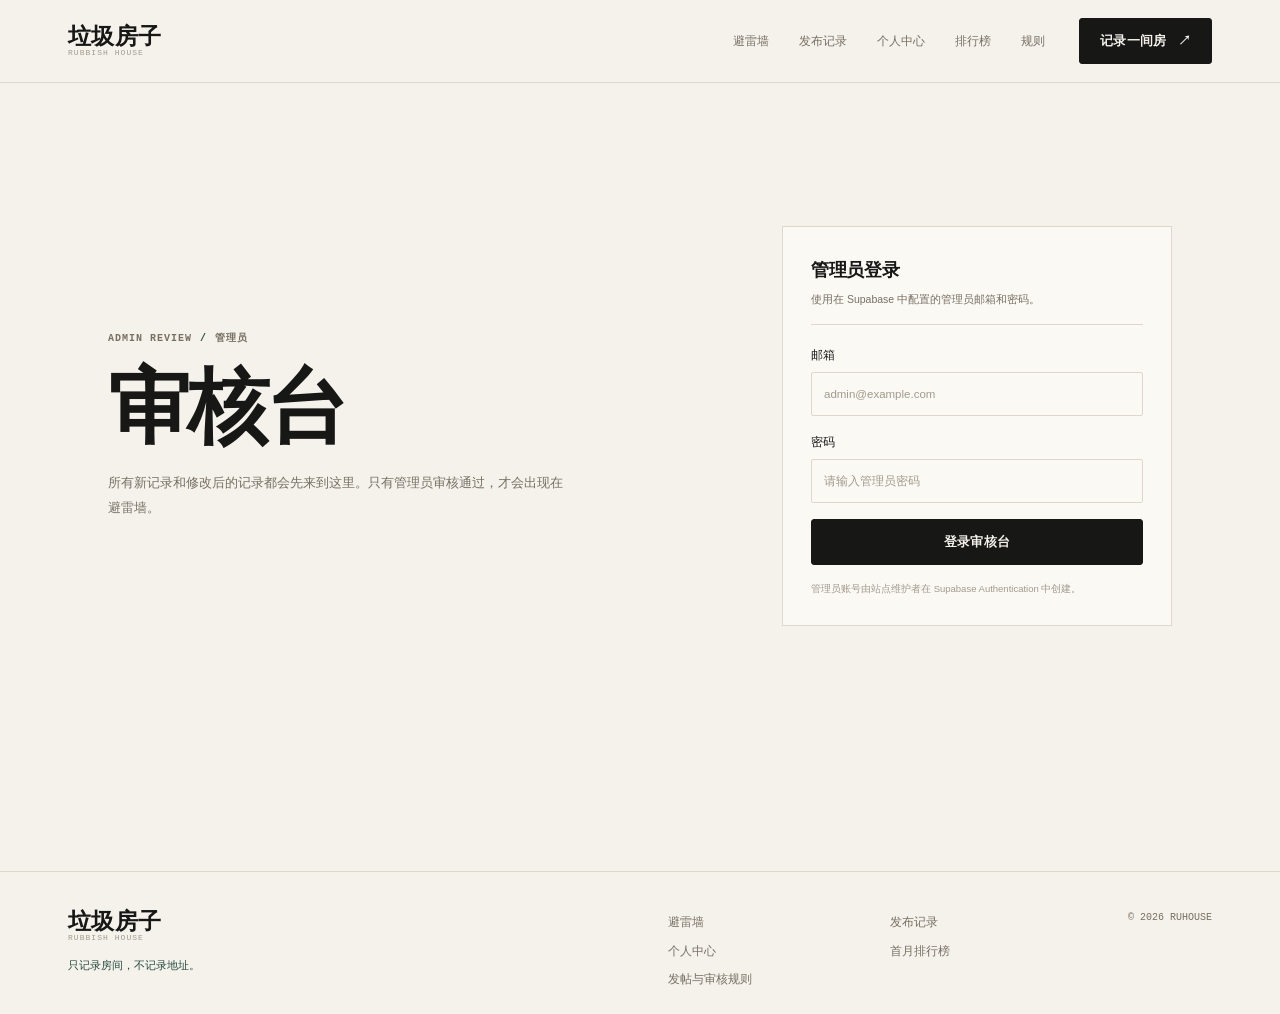
==== commit 76ebd495: "Add admin email account deletion and preserve orphan posts" ====
--- a/admin.html
+++ b/admin.html
@@ -66,6 +66,30 @@
         </article>
       </div>
 
+      <section class="admin-comment-moderation" aria-labelledby="commentReviewTitle">
+        <div class="admin-section-heading">
+          <div>
+            <p class="eyebrow">COMMENTS <span>/</span> 评论审核</p>
+            <h2 id="commentReviewTitle">被举报评论 <span class="count-badge" id="reportedCommentCount">0</span></h2>
+          </div>
+          <button class="text-button" type="button" id="adminCommentRefresh">刷新</button>
+        </div>
+        <div class="admin-state" id="commentQueueState" aria-live="polite">
+          <span class="loader" aria-hidden="true"></span>
+          <span>正在读取被举报评论</span>
+        </div>
+        <div class="comment-review-list" id="commentQueue"></div>
+      </section>
+
+      <div class="admin-section-divider"></div>
+
+      <div class="admin-section-heading admin-section-heading--posts">
+        <div>
+          <p class="eyebrow">POSTS <span>/</span> 帖子审核</p>
+          <h2>房间记录</h2>
+        </div>
+      </div>
+
       <div class="admin-toolbar">
         <div class="tabs" role="tablist" aria-label="筛选审核状态">
           <button class="tab is-active" type="button" role="tab" aria-selected="true" data-admin-filter="pending">待审核</button>
@@ -81,6 +105,27 @@
         <span>正在读取审核队列</span>
       </div>
       <div class="review-list" id="adminList"></div>
+
+      <div class="admin-section-divider"></div>
+
+      <section class="admin-account-moderation" aria-labelledby="accountDeleteTitle">
+        <div class="admin-section-heading">
+          <div>
+            <p class="eyebrow">ACCOUNTS <span>/</span> 邮箱账号</p>
+            <h2 id="accountDeleteTitle">删除邮箱账号</h2>
+          </div>
+          <span class="status status--pending"><i aria-hidden="true"></i>危险操作</span>
+        </div>
+        <p class="admin-account-warning">删除后这个邮箱无法再登录。帖子会继续公开保留，但不再属于任何个人中心，用户也不能再编辑。管理员账号不能在这里删除。</p>
+        <form class="admin-delete-form" id="deleteEmailForm" novalidate>
+          <label class="field">
+            <span class="field__label"><span>要删除的邮箱</span></span>
+            <input id="deleteEmailInput" type="email" autocomplete="off" placeholder="name@example.com">
+          </label>
+          <button class="btn btn--danger" type="submit" id="deleteEmailButton">删除邮箱账号</button>
+        </form>
+        <p class="form-hint" id="deleteEmailState" aria-live="polite" hidden></p>
+      </section>
     </section>
   </main>
 
--- a/styles.css
+++ b/styles.css
@@ -614,6 +614,58 @@
   margin-top: 24px;
 }
 
+.wall-search-row {
+  display: flex;
+  align-items: flex-end;
+  gap: 16px;
+  padding-bottom: 16px;
+}
+
+.wall-search {
+  display: flex;
+  flex: 1;
+  flex-direction: column;
+  gap: 7px;
+}
+
+.wall-search .eyebrow {
+  font-size: 9px;
+}
+
+.wall-search input {
+  width: 100%;
+  height: 44px;
+  padding: 0 13px;
+  border: 1px solid var(--line);
+  border-radius: 2px;
+  outline: none;
+  background: var(--surface);
+  color: var(--ink);
+  font-size: 13px;
+  transition: border-color 0.2s ease;
+}
+
+.wall-search input:focus {
+  border-color: var(--ink);
+}
+
+.wall-search input::placeholder {
+  color: var(--faint);
+  font-size: 11.5px;
+}
+
+.wall-search-row .text-button {
+  min-height: 44px;
+}
+
+@media (max-width: 760px) {
+  .wall-search-row {
+    align-items: stretch;
+    flex-direction: column;
+    gap: 8px;
+  }
+}
+
 .wall-toolbar {
   display: flex;
   align-items: center;
@@ -3661,3 +3713,468 @@
   margin-left: 2px;
   white-space: nowrap;
 }
+
+.comment__report {
+  margin-left: auto;
+  color: var(--rust);
+  font-size: 10px;
+}
+
+.admin-comment-moderation {
+  margin-top: 30px;
+  padding-top: 24px;
+  border-top: 1px solid var(--line);
+}
+
+.admin-section-heading {
+  display: flex;
+  align-items: flex-end;
+  justify-content: space-between;
+  gap: 18px;
+  margin-bottom: 14px;
+}
+
+.admin-section-heading h2 {
+  margin-top: 7px;
+  font-size: clamp(25px, 2.8vw, 32px);
+  line-height: 1.2;
+}
+
+.admin-section-heading--posts {
+  margin-top: 0;
+  margin-bottom: 0;
+}
+
+.admin-comment-moderation .admin-state {
+  min-height: 90px;
+}
+
+.admin-section-divider {
+  margin: 28px 0 22px;
+  border-top: 1px solid var(--line);
+}
+
+.count-badge {
+  display: inline-grid;
+  min-width: 20px;
+  height: 20px;
+  place-items: center;
+  margin-left: 6px;
+  padding: 0 6px;
+  border: 1px solid #c5d5c8;
+  border-radius: 20px;
+  background: var(--pine-soft);
+  color: var(--pine);
+  font-family: var(--font-mono);
+  font-size: 8px;
+  font-weight: 500;
+  vertical-align: 2px;
+}
+
+.comment-review-list {
+  display: flex;
+  flex-direction: column;
+}
+
+.comment-review-item {
+  padding: 18px 0;
+  border-top: 1px solid var(--line);
+}
+
+.comment-review-item__topline {
+  display: flex;
+  flex-wrap: wrap;
+  align-items: center;
+  gap: 12px;
+  color: var(--rust);
+  font-family: var(--font-mono);
+  font-size: 9px;
+}
+
+.comment-review-item__topline span + span {
+  color: var(--faint);
+}
+
+.comment-review-item__content {
+  max-width: 820px;
+  margin: 10px 0;
+  padding: 11px 14px;
+  border-left: 2px solid var(--rust);
+  background: var(--surface);
+  color: var(--ink-soft);
+  font-size: 13px;
+  line-height: 1.85;
+  white-space: pre-wrap;
+}
+
+.comment-review-item__reasons {
+  margin-bottom: 4px;
+  color: var(--rust);
+  font-size: 10.5px;
+  line-height: 1.7;
+}
+
+.comment-review-item__meta {
+  color: var(--faint);
+  font-size: 10px;
+  line-height: 1.7;
+}
+
+.comment-review-item__actions {
+  display: flex;
+  flex-wrap: wrap;
+  gap: 8px;
+  margin-top: 12px;
+}
+
+.admin-account-moderation {
+  margin-top: 30px;
+  padding-top: 24px;
+  border-top: 1px solid var(--line);
+}
+
+.admin-account-warning {
+  max-width: 760px;
+  margin-top: 4px;
+  color: var(--muted);
+  font-size: 11.5px;
+  line-height: 1.9;
+}
+
+.admin-delete-form {
+  display: flex;
+  max-width: 700px;
+  align-items: flex-end;
+  gap: 12px;
+  margin-top: 16px;
+}
+
+.admin-delete-form .field {
+  flex: 1;
+}
+
+.admin-delete-form .btn {
+  min-height: 44px;
+  white-space: nowrap;
+}
+
+.admin-account-moderation .form-hint {
+  max-width: 700px;
+  margin-top: 12px;
+}
+
+@media (max-width: 760px) {
+  .admin-delete-form {
+    align-items: stretch;
+    flex-direction: column;
+  }
+
+  .admin-delete-form .btn {
+    width: 100%;
+  }
+}
+
+.account-panel {
+  margin-top: 22px;
+  padding: 24px;
+  border: 1px solid var(--line);
+  background: var(--surface);
+}
+
+.account-panel__head {
+  display: flex;
+  align-items: flex-start;
+  justify-content: space-between;
+  gap: 20px;
+}
+
+.account-panel h2 {
+  margin-top: 6px;
+  font-size: clamp(24px, 2.8vw, 32px);
+  line-height: 1.3;
+}
+
+.account-panel__intro {
+  max-width: 780px;
+  margin: 12px 0 0;
+  color: var(--muted);
+  font-size: 12px;
+  line-height: 1.9;
+}
+
+.account-panel__intro strong {
+  color: var(--ink);
+  font-weight: 500;
+}
+
+.account-message {
+  margin-top: 12px;
+  color: var(--pine);
+  font-size: 11.5px;
+  line-height: 1.7;
+}
+
+.account-form {
+  display: grid;
+  grid-template-columns: minmax(0, 1fr) minmax(0, 0.7fr) auto;
+  gap: 12px;
+  align-items: end;
+  margin-top: 18px;
+}
+
+.account-form .field {
+  gap: 5px;
+}
+
+.account-form .btn {
+  min-height: 44px;
+  white-space: nowrap;
+}
+
+.account-login {
+  margin-top: 22px;
+  padding-top: 16px;
+  border-top: 1px solid var(--line);
+}
+
+.account-login summary {
+  color: var(--pine);
+  font-size: 12px;
+  font-weight: 500;
+  cursor: pointer;
+  list-style-position: outside;
+}
+
+.account-login > .form-hint {
+  margin-top: 9px;
+}
+
+.account-login .account-form {
+  margin-top: 12px;
+}
+
+.account-panel__actions {
+  display: flex;
+  justify-content: flex-end;
+  margin-top: 18px;
+}
+
+.account-panel .form-hint--error {
+  margin-top: 12px;
+}
+
+@media (max-width: 760px) {
+  .account-panel {
+    padding: 18px;
+  }
+
+  .account-panel__head {
+    flex-direction: column;
+    gap: 9px;
+  }
+
+  .account-form {
+    grid-template-columns: minmax(0, 1fr);
+  }
+
+  .account-form .btn {
+    width: 100%;
+  }
+
+  .account-panel__actions {
+    justify-content: flex-start;
+  }
+}
+
+@media (max-width: 760px) {
+  .admin-section-heading {
+    align-items: flex-start;
+    flex-direction: column;
+    gap: 8px;
+  }
+
+  .comment__report {
+    margin-left: 0;
+  }
+}
+
+.leaderboard-page {
+  max-width: 1000px;
+}
+
+.board-note {
+  display: flex;
+  flex-wrap: wrap;
+  align-items: baseline;
+  gap: 10px 24px;
+  margin-top: 26px;
+  padding: 16px 0;
+  border-top: 1px solid var(--line);
+  border-bottom: 1px solid var(--line);
+}
+
+.board-note p {
+  margin: 0;
+  color: var(--muted);
+  font-size: 11px;
+  line-height: 1.8;
+}
+
+.board {
+  margin-top: 38px;
+}
+
+.board-heading {
+  display: flex;
+  align-items: flex-end;
+  justify-content: space-between;
+  gap: 20px;
+  margin-bottom: 18px;
+}
+
+.board-heading h2 {
+  font-size: clamp(28px, 3vw, 36px);
+}
+
+.board-heading > span {
+  color: var(--faint);
+  font-family: var(--font-mono);
+  font-size: 9px;
+}
+
+.board-head,
+.board-row {
+  display: grid;
+  grid-template-columns: 58px minmax(0, 1fr) 76px 76px 76px;
+  gap: 16px;
+  align-items: center;
+}
+
+.board-head {
+  padding: 0 0 10px;
+  border-bottom: 1px solid var(--ink);
+  color: var(--faint);
+  font-family: var(--font-mono);
+  font-size: 8px;
+  letter-spacing: 0.05em;
+}
+
+.board-head span:not(:first-child):not(:nth-child(2)) {
+  text-align: right;
+}
+
+.board-row {
+  padding: 17px 0;
+  border-bottom: 1px solid var(--line);
+}
+
+.board-row.is-top .board-rank {
+  color: var(--pine);
+}
+
+.board-rank {
+  color: var(--line-strong);
+  font-family: var(--font-display);
+  font-size: 24px;
+  font-weight: 600;
+  line-height: 1;
+}
+
+.board-author {
+  display: flex;
+  min-width: 0;
+  flex-direction: column;
+  gap: 3px;
+}
+
+.board-author strong {
+  overflow: hidden;
+  color: var(--ink);
+  font-size: 13px;
+  font-weight: 500;
+  text-overflow: ellipsis;
+  white-space: nowrap;
+}
+
+.board-author span {
+  color: var(--faint);
+  font-size: 9px;
+}
+
+.board-stat,
+.board-score {
+  display: flex;
+  flex-direction: column;
+  align-items: flex-end;
+  gap: 2px;
+}
+
+.board-stat b,
+.board-score b {
+  font-family: var(--font-display);
+  font-size: 21px;
+  font-weight: 600;
+  line-height: 1;
+}
+
+.board-stat small,
+.board-score small {
+  color: var(--faint);
+  font-family: var(--font-mono);
+  font-size: 7px;
+}
+
+.board-score b {
+  color: var(--pine);
+  font-size: 26px;
+}
+
+.board-state {
+  display: flex;
+  min-height: 160px;
+  align-items: center;
+  justify-content: center;
+  gap: 10px;
+  color: var(--muted);
+  font-size: 11.5px;
+}
+
+@media (max-width: 760px) {
+  .board-note {
+    align-items: flex-start;
+    flex-direction: column;
+    gap: 6px;
+  }
+
+  .board-head,
+  .board-row {
+    grid-template-columns: 38px minmax(0, 1fr) 48px 48px 54px;
+    gap: 8px;
+  }
+
+  .board-rank {
+    font-size: 20px;
+  }
+
+  .board-author strong {
+    font-size: 12px;
+  }
+
+  .board-stat b,
+  .board-score b {
+    font-size: 18px;
+  }
+
+  .board-score b {
+    font-size: 22px;
+  }
+
+  .board-head {
+    font-size: 7px;
+  }
+
+  .board-stat small,
+  .board-score small {
+    font-size: 6px;
+  }
+}
